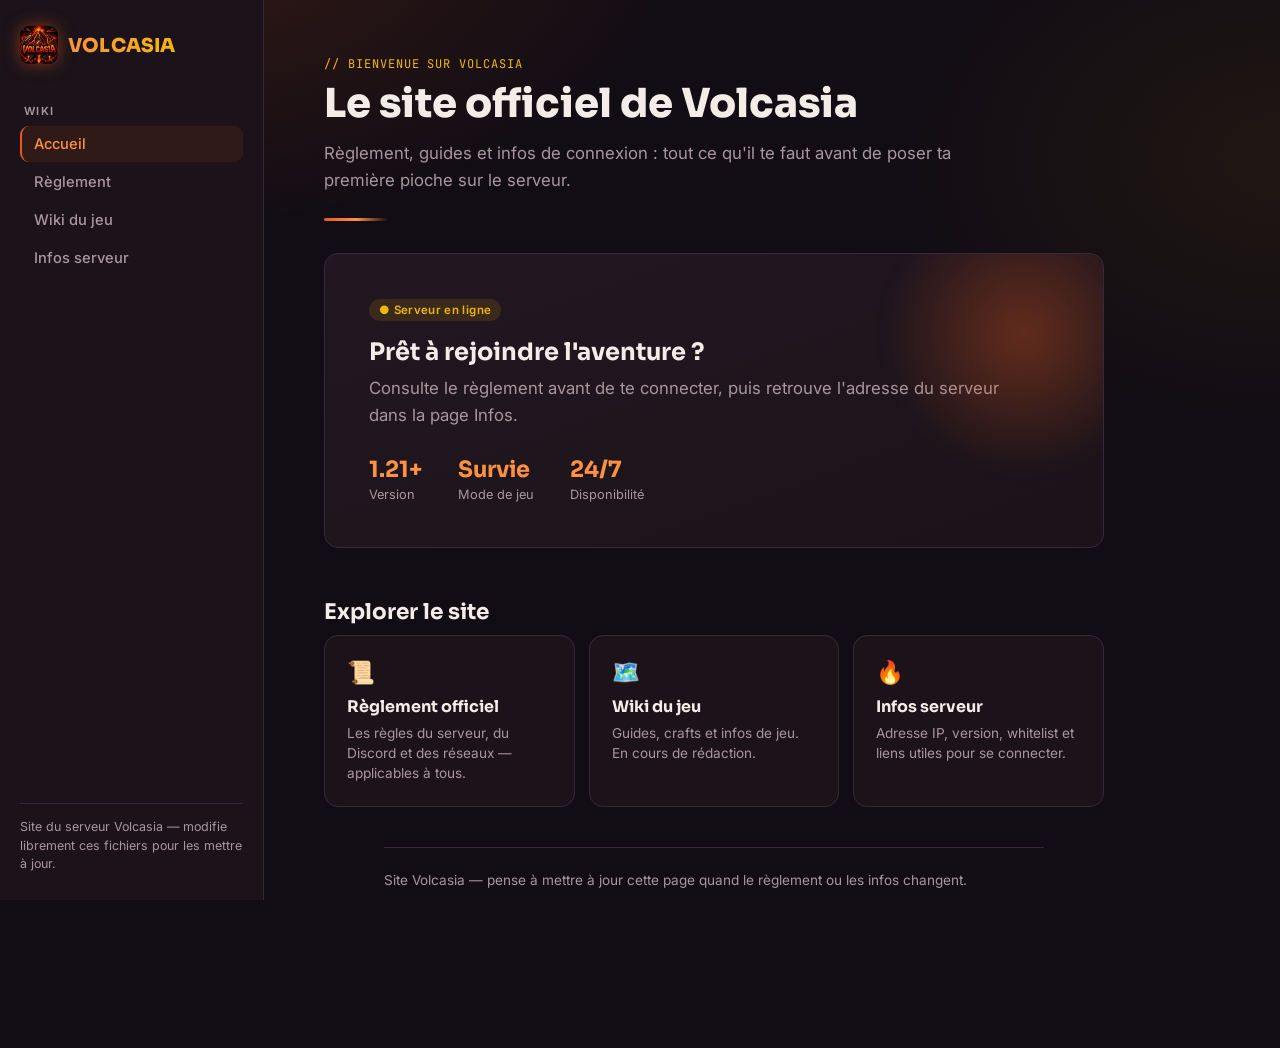
==== index.html @ 2f06025f "Add files via upload" ====
<!DOCTYPE html>
<html lang="fr">
<head>
<meta charset="UTF-8">
<meta name="viewport" content="width=device-width, initial-scale=1.0">
<title>Volcasia — Accueil</title>
<link rel="icon" href="volcasia-icon.png">
<link rel="preconnect" href="https://fonts.googleapis.com">
<link href="https://fonts.googleapis.com/css2?family=Sora:wght@400;600;700;800&family=Inter:wght@400;500;600&family=JetBrains+Mono:wght@500&display=swap" rel="stylesheet">
<link rel="stylesheet" href="style.css">
</head>
<body>
<div class="shell">

  <aside class="sidebar">
    <a href="index.html" class="brand">
      <img src="volcasia-icon.png" alt="Logo Volcasia">
      <span class="brand-name">VOLCASIA</span>
    </a>
    <nav>
      <span class="nav-label">Wiki</span>
      <a href="index.html" class="active">Accueil</a>
      <a href="reglement.html">Règlement</a>
      <a href="wiki.html">Wiki du jeu</a>
      <a href="infos.html">Infos serveur</a>
    </nav>
    <div class="sidebar-foot">
      Site du serveur Volcasia — modifie librement ces fichiers pour les mettre à jour.
    </div>
  </aside>

  <main>
    <section id="accueil">
      <span class="eyebrow">// Bienvenue sur Volcasia</span>
      <h1 class="page-title">Le site officiel de Volcasia</h1>
      <p class="lede">Règlement, guides et infos de connexion : tout ce qu'il te faut avant de poser ta première pioche sur le serveur.</p>
      <div class="divider"></div>

      <div class="hero">
        <span class="tag">● Serveur en ligne</span>
        <h2 style="font-size:1.5rem; margin-bottom:8px;">Prêt à rejoindre l'aventure ?</h2>
        <p class="lede" style="margin-bottom:0;">Consulte le règlement avant de te connecter, puis retrouve l'adresse du serveur dans la page Infos.</p>
        <div class="hero-stats">
          <div class="stat"><b>1.21+</b><span>Version</span></div>
          <div class="stat"><b>Survie</b><span>Mode de jeu</span></div>
          <div class="stat"><b>24/7</b><span>Disponibilité</span></div>
        </div>
      </div>

      <h2 class="section-title">Explorer le site</h2>
      <div class="link-cards">
        <a href="reglement.html" class="link-card">
          <span class="tag-icon">📜</span>
          <h3>Règlement officiel</h3>
          <p>Les règles du serveur, du Discord et des réseaux — applicables à tous.</p>
        </a>
        <a href="wiki.html" class="link-card">
          <span class="tag-icon">🗺️</span>
          <h3>Wiki du jeu</h3>
          <p>Guides, crafts et infos de jeu. En cours de rédaction.</p>
        </a>
        <a href="infos.html" class="link-card">
          <span class="tag-icon">🔥</span>
          <h3>Infos serveur</h3>
          <p>Adresse IP, version, whitelist et liens utiles pour se connecter.</p>
        </a>
      </div>
    </section>

    <footer>
      Site Volcasia — pense à mettre à jour cette page quand le règlement ou les infos changent.
    </footer>
  </main>
</div>
</body>
</html>
---- style.css ----
:root{
  --bg: #120D14;
  --panel: #1B1319;
  --panel-2: #221721;
  --line: #38293A;
  --lava: #E85A1C;
  --lava-hot: #FF9142;
  --gold: #F2B705;
  --ash: #A9969F;
  --text: #F4ECE7;
  --radius: 14px;
}
*{box-sizing:border-box; margin:0; padding:0;}
html{scroll-behavior:smooth;}
body{
  background: var(--bg);
  color: var(--text);
  font-family: 'Inter', sans-serif;
  min-height:100vh;
  background-image:
    radial-gradient(ellipse 900px 520px at 12% -8%, rgba(232,90,28,0.16), transparent 60%),
    radial-gradient(ellipse 700px 500px at 100% 15%, rgba(242,183,5,0.06), transparent 55%);
}
h1,h2,h3,.brand-name{ font-family:'Sora', sans-serif; }

.shell{ display:flex; min-height:100vh; }

/* Sidebar */
.sidebar{
  width: 264px; flex-shrink:0;
  background: var(--panel);
  border-right: 1px solid var(--line);
  padding: 26px 20px;
  position: sticky; top:0; height:100vh;
  display:flex; flex-direction:column; gap: 26px;
}
.brand{ display:flex; align-items:center; gap:10px; text-decoration:none; color:inherit; }
.brand img{
  width:38px; height:38px; border-radius:9px; object-fit:cover;
  box-shadow: 0 0 16px rgba(232,90,28,0.5), inset 0 0 0 1px rgba(255,255,255,0.12);
}
.brand-name{ font-weight:800; font-size:1.2rem; letter-spacing:0.01em;
  background: linear-gradient(90deg, var(--lava-hot), var(--gold));
  -webkit-background-clip:text; background-clip:text; color:transparent;
}
nav{ display:flex; flex-direction:column; gap:2px; }
.nav-label{
  font-size:0.7rem; text-transform:uppercase; letter-spacing:0.12em;
  color:var(--ash); margin: 14px 4px 6px; font-weight:600;
}
nav a{
  color: var(--ash); text-decoration:none; font-size:0.92rem; font-weight:500;
  padding:9px 12px; border-radius:9px; transition: all .15s ease;
  border-left: 2px solid transparent;
}
nav a:hover{ color: var(--text); background: rgba(255,255,255,0.03); }
nav a.active{
  color: var(--lava-hot); background: rgba(232,90,28,0.1);
  border-left: 2px solid var(--lava);
}
.sidebar-foot{
  margin-top:auto; font-size:0.78rem; color:var(--ash);
  border-top:1px solid var(--line); padding-top:14px; line-height:1.5;
}

/* Main */
main{ flex:1; padding: 56px 60px 100px; max-width: 900px; }
section{ padding-top: 40px; margin-top: -40px; }
.eyebrow{
  font-family:'JetBrains Mono', monospace; font-size:0.75rem; color: var(--gold);
  letter-spacing:0.08em; text-transform:uppercase; margin-bottom:10px; display:block;
}
h1.page-title{ font-size:2.5rem; font-weight:800; line-height:1.1; margin-bottom:14px; }
h2.section-title{ font-size:1.35rem; font-weight:700; margin: 40px 0 6px; }
h3.sub-title{ font-size:1.05rem; font-weight:700; margin: 20px 0 6px; color: var(--lava-hot); }
.lede{ color: var(--ash); font-size:1.05rem; line-height:1.6; max-width: 660px; margin-bottom: 8px;}
.divider{
  height:3px; width:64px; margin: 24px 0 32px; border-radius:3px;
  background: linear-gradient(90deg, var(--lava), var(--lava-hot), transparent);
}
p.body-text{ color:#D9CCD1; line-height:1.7; font-size:0.96rem; margin-bottom:10px; max-width:700px;}
ul.rule-list{ list-style:none; margin: 10px 0 18px; }
ul.rule-list li{
  position:relative; padding-left:22px; margin-bottom:9px;
  color:#D9CCD1; line-height:1.6; font-size:0.94rem; max-width:700px;
}
ul.rule-list li::before{
  content:"›"; position:absolute; left:0; color: var(--lava-hot); font-weight:700;
}

/* Hero */
.hero{
  background: linear-gradient(160deg, var(--panel-2), var(--panel));
  border:1px solid var(--line); border-radius: var(--radius);
  padding: 44px; margin-bottom: 50px; position:relative; overflow:hidden;
}
.hero::after{
  content:""; position:absolute; right:-60px; top:-60px; width:280px; height:280px;
  background: radial-gradient(circle, rgba(232,90,28,0.35), transparent 70%);
  filter: blur(10px);
}
.hero-stats{ display:flex; gap:36px; margin-top:26px; flex-wrap:wrap; position:relative; }
.stat b{ display:block; font-family:'Sora',sans-serif; font-size:1.4rem; color:var(--lava-hot); }
.stat span{ font-size:0.8rem; color:var(--ash); }

/* Cards */
.card{
  background: var(--panel); border:1px solid var(--line); border-radius: var(--radius);
  padding: 22px 26px; margin-bottom: 14px;
}
.link-cards{ display:grid; grid-template-columns: repeat(3, 1fr); gap:14px; margin-top:10px;}
.link-card{
  display:block; text-decoration:none; color:inherit;
  background: var(--panel); border:1px solid var(--line); border-radius: var(--radius);
  padding: 22px; transition: border-color .15s ease, transform .15s ease;
}
.link-card:hover{ border-color: rgba(232,90,28,0.5); transform: translateY(-2px); }
.link-card .tag-icon{ font-size:1.4rem; margin-bottom:10px; display:block; }
.link-card h3{ font-size:1rem; margin-bottom:6px; }
.link-card p{ color:var(--ash); font-size:0.85rem; line-height:1.5; }

/* Sanctions table */
.table-wrap{ overflow-x:auto; margin: 18px 0 30px; border-radius: var(--radius); border:1px solid var(--line); }
table.sanctions{ border-collapse:collapse; width:100%; min-width:640px; font-size:0.86rem; }
table.sanctions th{
  background: var(--panel-2); color: var(--gold); text-align:left; padding:12px 16px;
  font-size:0.72rem; text-transform:uppercase; letter-spacing:0.06em; border-bottom:1px solid var(--line);
}
table.sanctions td{ padding:12px 16px; border-bottom:1px solid var(--line); color:#D9CCD1; }
table.sanctions tr:last-child td{ border-bottom:none; }
table.sanctions td.severe{ color: var(--lava-hot); font-weight:600; }

.callout{
  background: rgba(232,90,28,0.07); border:1px solid rgba(232,90,28,0.3); border-radius: var(--radius);
  padding:18px 22px; margin: 18px 0 28px; font-size:0.9rem; line-height:1.6; color:#E8DAD2;
}
.callout b{ color: var(--lava-hot); }

.tag{
  display:inline-block; font-size:0.72rem; font-weight:600; padding:4px 10px;
  border-radius:20px; background: rgba(242,183,5,0.12); color: var(--gold);
  margin-bottom:16px; letter-spacing:0.03em;
}

/* Info grid */
.grid{ display:grid; grid-template-columns: 1fr 1fr; gap:14px; margin-bottom: 30px;}
.info-tile{
  background: var(--panel); border:1px solid var(--line); border-radius: var(--radius);
  padding: 20px 22px;
}
.info-tile .label{ font-size:0.75rem; color: var(--ash); text-transform:uppercase; letter-spacing:0.08em; margin-bottom:8px; }
.info-tile .value{ font-family:'JetBrains Mono', monospace; font-size:1.05rem; color: var(--gold); word-break:break-all; }
.info-tile .value.lava{ color: var(--lava-hot); }
.copy-hint{ font-size:0.75rem; color:var(--ash); margin-top:8px; }

code.inline{
  font-family:'JetBrains Mono', monospace; background: rgba(255,255,255,0.06);
  padding:2px 7px; border-radius:5px; font-size:0.88em; color: var(--lava-hot);
}

/* Wiki placeholder */
.wiki-grid{ display:grid; grid-template-columns: repeat(2, 1fr); gap:14px; margin-top:8px;}
.wiki-stub{
  background: var(--panel); border:1px dashed var(--line); border-radius: var(--radius);
  padding: 20px 22px; opacity:0.85;
}
.wiki-stub h3{ font-size:0.98rem; margin-bottom:6px; color: var(--text); }
.wiki-stub p{ color:var(--ash); font-size:0.85rem; line-height:1.5; }
.wiki-stub .status{
  display:inline-block; margin-top:10px; font-size:0.7rem; font-weight:600;
  color: var(--ash); background: rgba(255,255,255,0.05); padding:3px 9px; border-radius:20px;
  text-transform:uppercase; letter-spacing:0.05em;
}

footer{
  max-width:900px; margin: 40px 60px 60px; padding-top:24px; border-top:1px solid var(--line);
  color: var(--ash); font-size:0.85rem;
}

@media (max-width: 860px){
  .shell{ flex-direction:column; }
  .sidebar{ position:relative; height:auto; width:100%; flex-direction:row; overflow-x:auto; align-items:center; }
  .sidebar-foot{ display:none; }
  nav{ flex-direction:row; }
  .nav-label{ display:none; }
  main{ padding: 36px 22px 80px; }
  .grid, .link-cards, .wiki-grid{ grid-template-columns: 1fr; }
  h1.page-title{ font-size:2rem; }
}
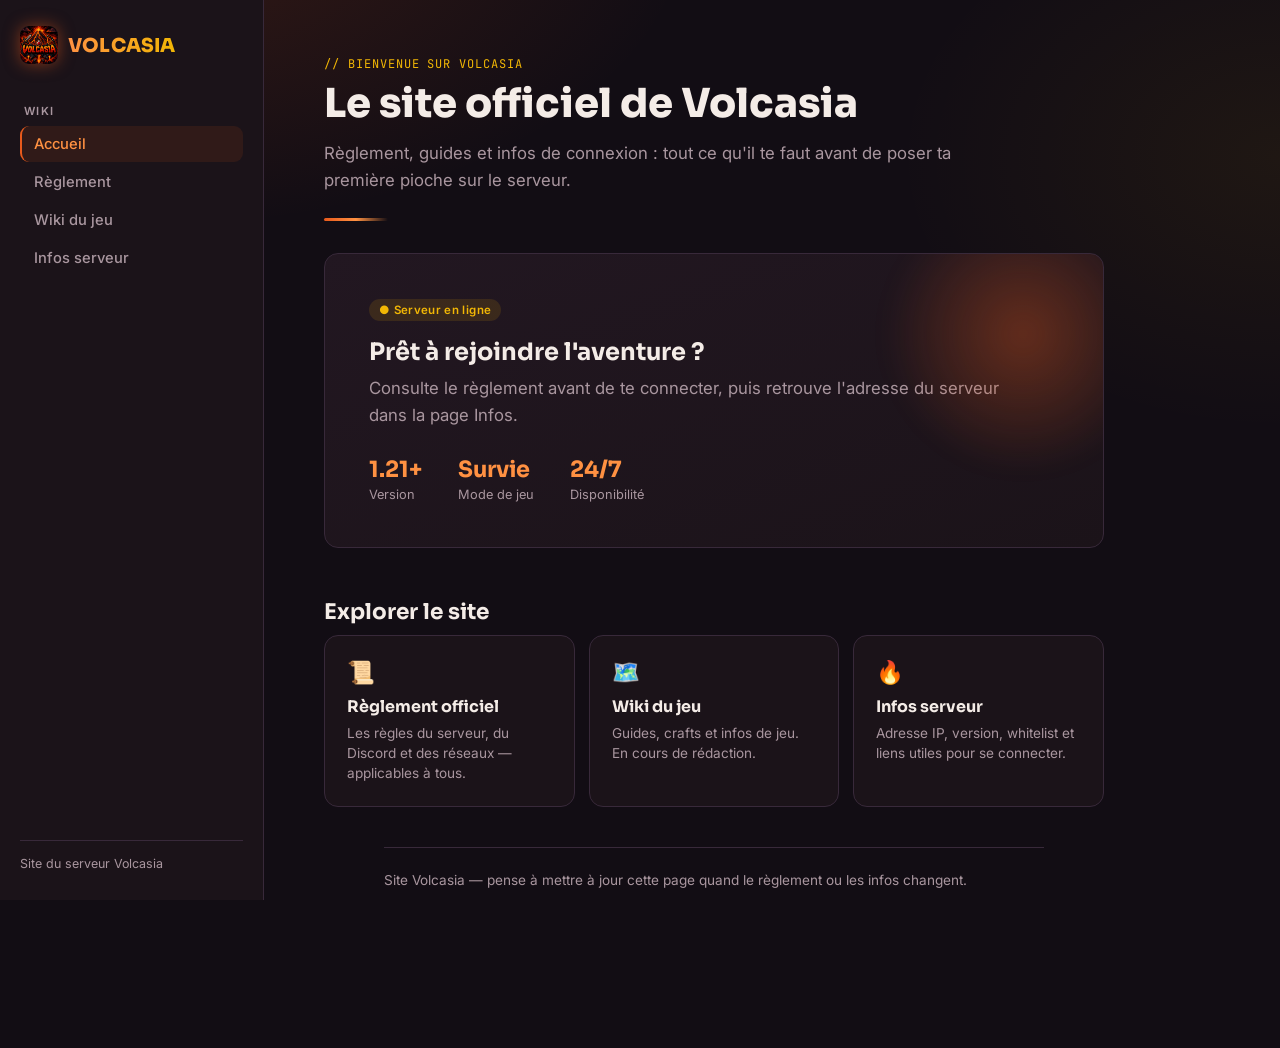
==== commit 021ca023: "Update index.html" ====
--- a/index.html
+++ b/index.html
@@ -25,7 +25,7 @@
       <a href="infos.html">Infos serveur</a>
     </nav>
     <div class="sidebar-foot">
-      Site du serveur Volcasia — modifie librement ces fichiers pour les mettre à jour.
+      Site du serveur Volcasia
     </div>
   </aside>
 
--- a/style.css
+++ b/style.css
@@ -86,6 +86,10 @@
 }
 ul.rule-list li::before{
   content:"›"; position:absolute; left:0; color: var(--lava-hot); font-weight:700;
+}
+ul.rule-list li b,
+p.body-text b{
+  color: var(--lava-hot); font-weight:700;
 }
 
 /* Hero */
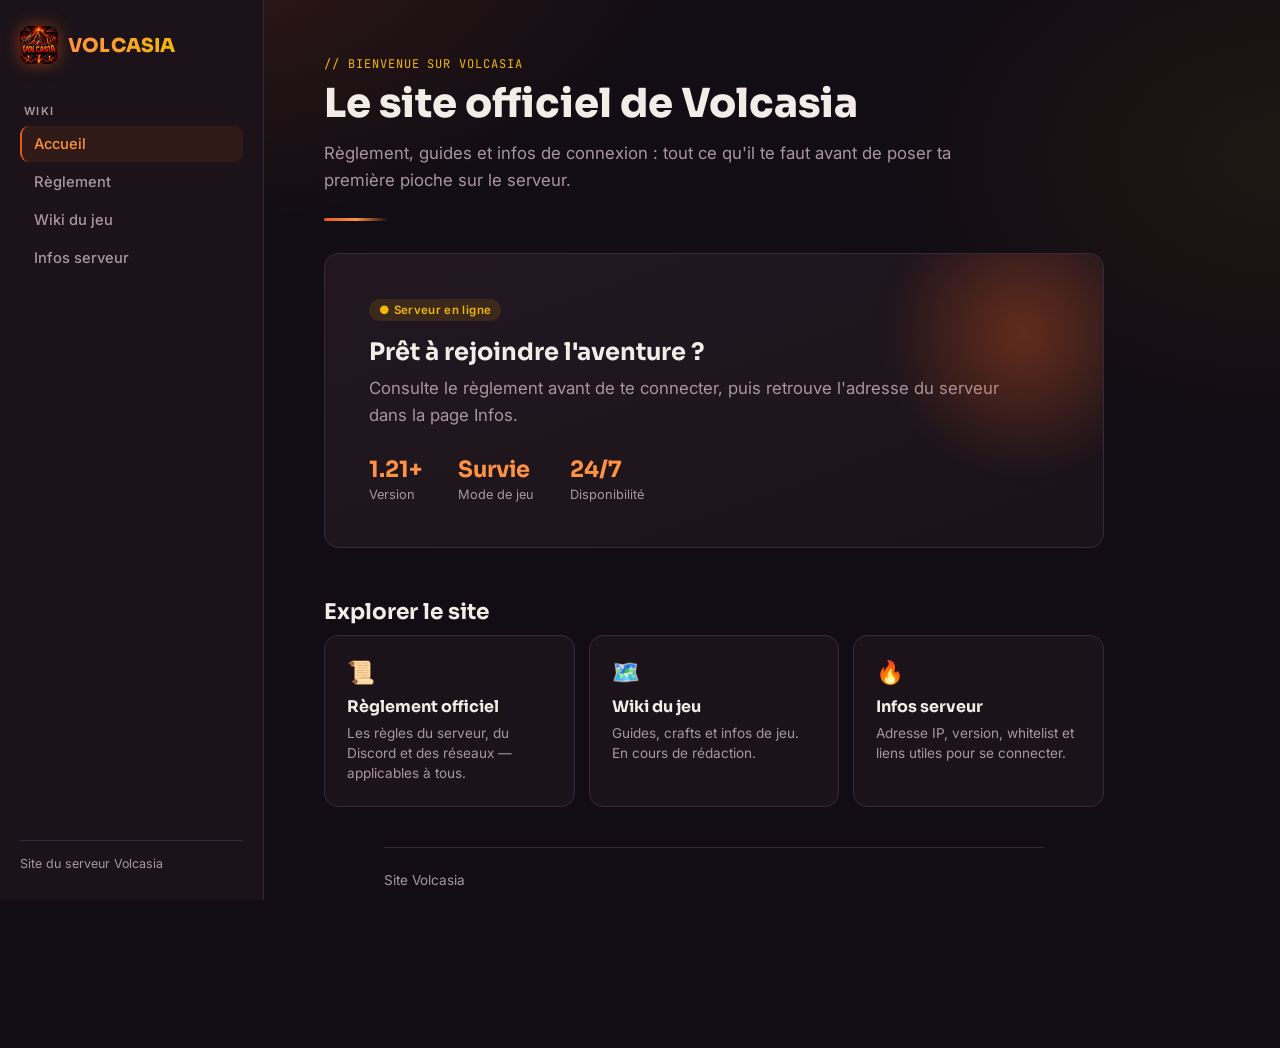
==== commit 040513af: "Update index.html" ====
--- a/index.html
+++ b/index.html
@@ -68,7 +68,7 @@
     </section>
 
     <footer>
-      Site Volcasia — pense à mettre à jour cette page quand le règlement ou les infos changent.
+      Site Volcasia
     </footer>
   </main>
 </div>
